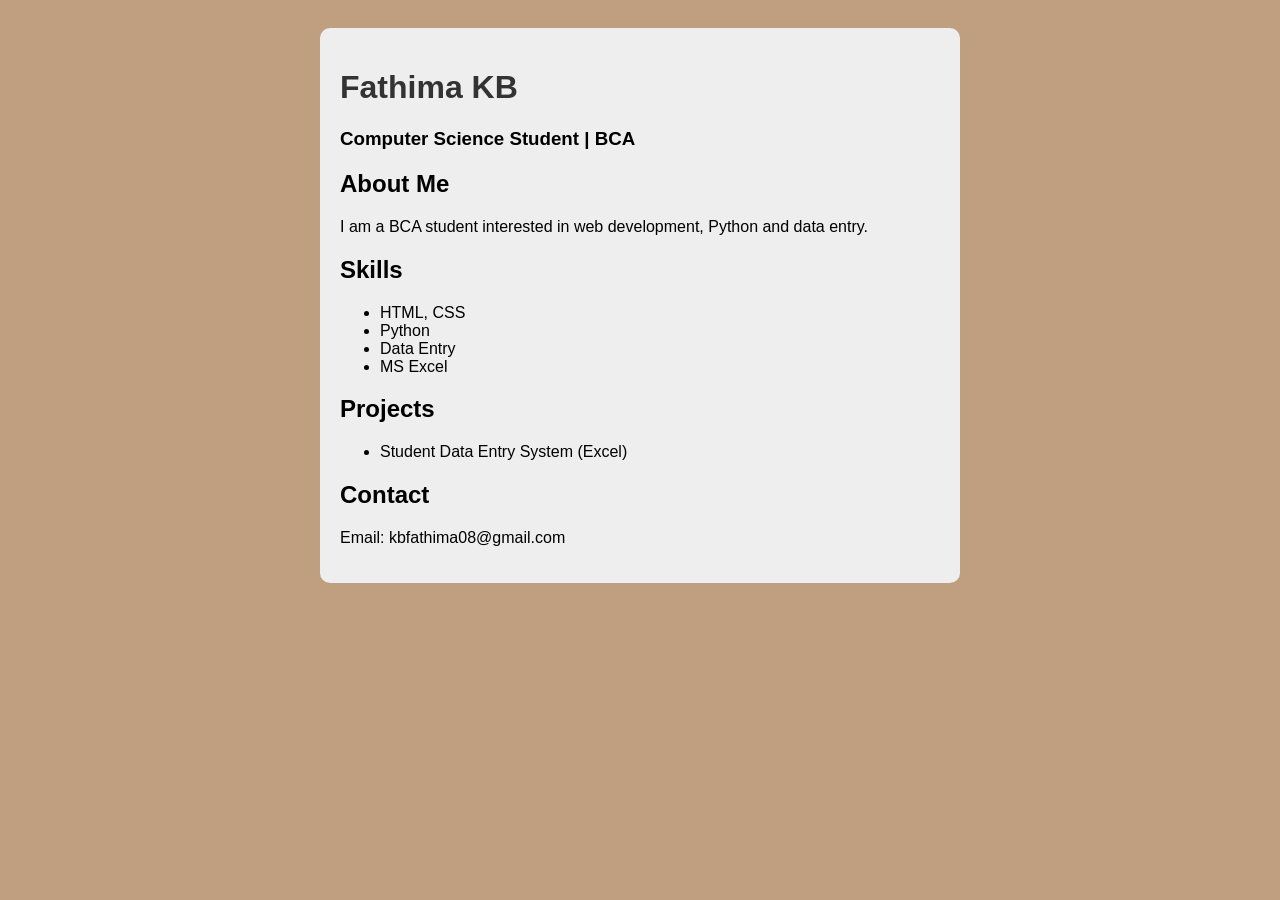
==== index.html @ 7644e629 "Update and rename portfolio.html to index.html" ====
<!DOCTYPE html>
<html>
<head>
    <title>Fathima | Portfolio</title>
    <link rel="stylesheet" href="style.css">
</head>
<body>
    <div class="container">
        <h1>Fathima KB</h1>
        <h3>Computer Science Student | BCA</h3>

        <h2>About Me</h2>
        <p>I am a BCA student interested in web development, Python and data entry.</p>

        <h2>Skills</h2>
        <ul>
            <li>HTML, CSS</li>
            <li>Python</li>
            <li>Data Entry</li>
            <li>MS Excel</li>
        </ul>

        <h2>Projects</h2>
        <ul>
            <li>Student Data Entry System (Excel)</li>
        </ul>

        <h2>Contact</h2>
        <p>Email: kbfathima08@gmail.com</p>
    </div>
</body>
</html>
---- style.css ----
body {
    font-family: Arial;
    background: #c09f80;
    padding: 20px;
}

.container {
    width: 90%;
    max-width: 600px;
    background: #eeeeee;
    padding: 20px;
    border-radius: 10px;
    margin: auto;
}

h1 {
    color: #333;
}
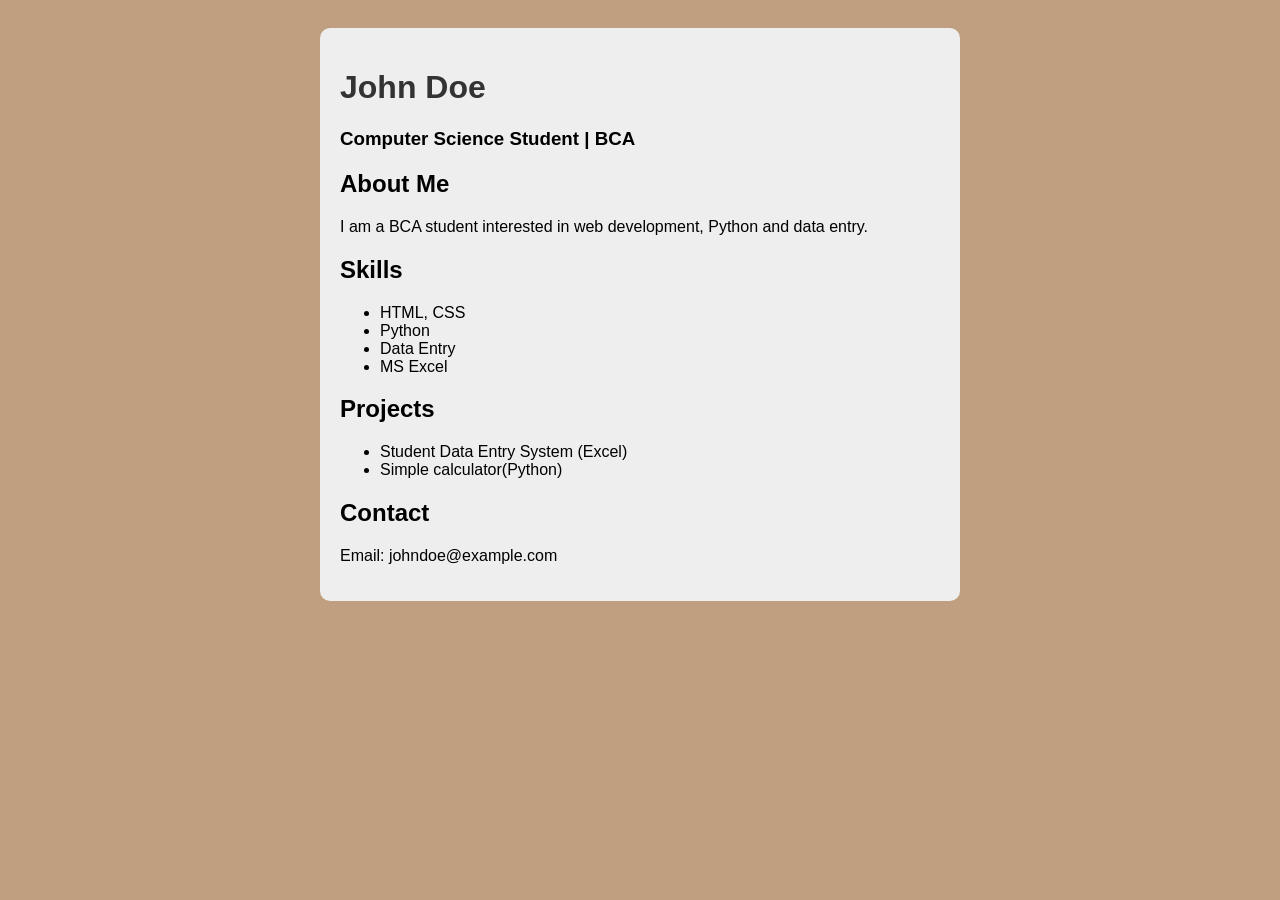
==== commit b6399ace: "Update index.html" ====
--- a/index.html
+++ b/index.html
@@ -1,12 +1,12 @@
 <!DOCTYPE html>
 <html>
 <head>
-    <title>Fathima | Portfolio</title>
+    <title>John Doe | Portfolio</title>
     <link rel="stylesheet" href="style.css">
 </head>
 <body>
     <div class="container">
-        <h1>Fathima KB</h1>
+        <h1>John Doe</h1>
         <h3>Computer Science Student | BCA</h3>
 
         <h2>About Me</h2>
@@ -23,10 +23,12 @@
         <h2>Projects</h2>
         <ul>
             <li>Student Data Entry System (Excel)</li>
+            <li>Simple calculator(Python)</li>
         </ul>
 
         <h2>Contact</h2>
-        <p>Email: kbfathima08@gmail.com</p>
+        <p>Email: johndoe@example.com</p>
     </div>
 </body>
 </html>
+
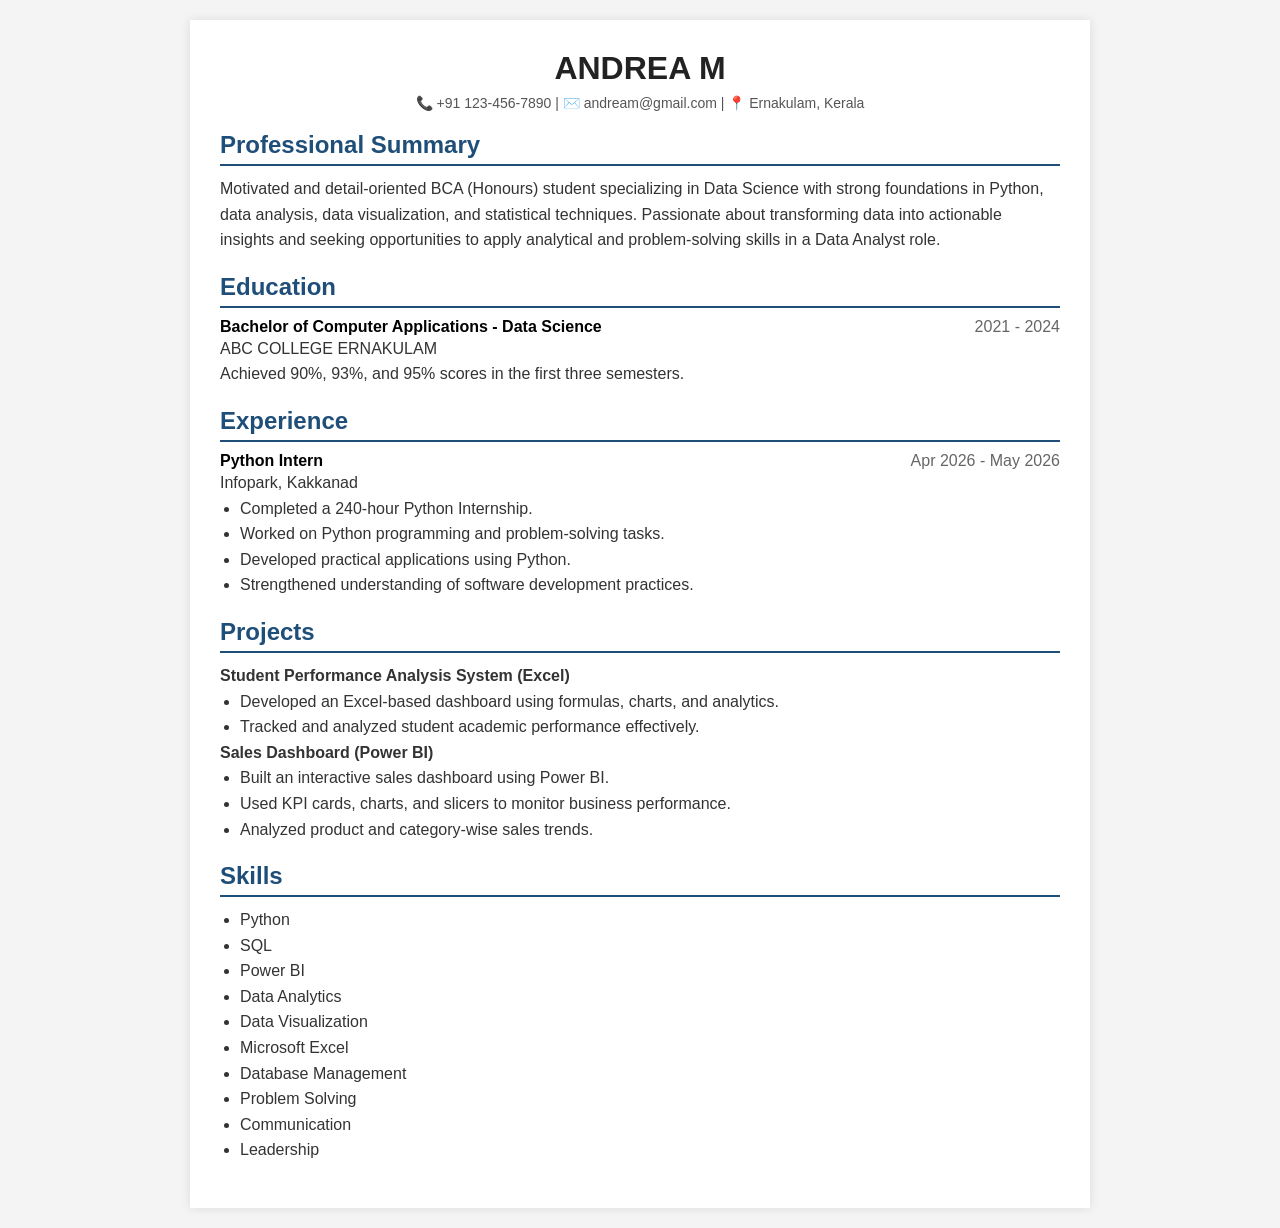
==== commit b69507bd: "Add files via upload" ====
--- a/index.html
+++ b/index.html
@@ -1,34 +1,174 @@
 <!DOCTYPE html>
-<html>
+<html lang="en">
 <head>
-    <title>John Doe | Portfolio</title>
-    <link rel="stylesheet" href="style.css">
+<meta charset="UTF-8">
+<meta name="viewport" content="width=device-width, initial-scale=1.0">
+<title>ANDREA M - Resume</title>
+
+<style>
+    *{
+        margin:0;
+        padding:0;
+        box-sizing:border-box;
+        font-family: Arial, sans-serif;
+    }
+
+    body{
+        background:#f4f4f4;
+        padding:20px;
+    }
+
+    .resume{
+        max-width:900px;
+        margin:auto;
+        background:#fff;
+        padding:30px;
+        box-shadow:0 0 10px rgba(0,0,0,0.1);
+    }
+
+    .header{
+        text-align:center;
+        margin-bottom:20px;
+    }
+
+    .header h1{
+        color:#222;
+        margin-bottom:8px;
+    }
+
+    .contact{
+        font-size:14px;
+        color:#555;
+    }
+
+    h2{
+        color:#1f4e79;
+        border-bottom:2px solid #1f4e79;
+        padding-bottom:5px;
+        margin-top:20px;
+        margin-bottom:10px;
+    }
+
+    p, li{
+        line-height:1.6;
+        color:#333;
+    }
+
+    ul{
+        padding-left:20px;
+    }
+
+    .section{
+        margin-bottom:15px;
+    }
+
+    .job-title{
+        font-weight:bold;
+    }
+
+    .date{
+        float:right;
+        color:#666;
+    }
+
+    .clearfix::after{
+        content:"";
+        display:block;
+        clear:both;
+    }
+</style>
 </head>
+
 <body>
-    <div class="container">
-        <h1>John Doe</h1>
-        <h3>Computer Science Student | BCA</h3>
 
-        <h2>About Me</h2>
-        <p>I am a BCA student interested in web development, Python and data entry.</p>
+<div class="resume">
 
-        <h2>Skills</h2>
+    <div class="header">
+        <h1>ANDREA M</h1>
+        <div class="contact">
+            📞 +91 123-456-7890 |
+            ✉️ andream@gmail.com |
+            📍 Ernakulam, Kerala
+        </div>
+    </div>
+
+    <div class="section">
+        <h2>Professional Summary</h2>
+        <p>
+            Motivated and detail-oriented BCA (Honours) student specializing in Data Science
+            with strong foundations in Python, data analysis, data visualization, and
+            statistical techniques. Passionate about transforming data into actionable insights
+            and seeking opportunities to apply analytical and problem-solving skills in a Data Analyst role.
+        </p>
+    </div>
+
+    <div class="section">
+        <h2>Education</h2>
+
+        <div class="clearfix">
+            <span class="job-title">Bachelor of Computer Applications - Data Science</span>
+            <span class="date">2021 - 2024</span>
+        </div>
+
+        <p>ABC COLLEGE ERNAKULAM</p>
+        <p>
+            Achieved 90%, 93%, and 95% scores in the first three semesters.
+        </p>
+    </div>
+
+    <div class="section">
+        <h2>Experience</h2>
+
+        <div class="clearfix">
+            <span class="job-title">Python Intern</span>
+            <span class="date">Apr 2026 - May 2026</span>
+        </div>
+
+        <p>Infopark, Kakkanad</p>
+
         <ul>
-            <li>HTML, CSS</li>
-            <li>Python</li>
-            <li>Data Entry</li>
-            <li>MS Excel</li>
+            <li>Completed a 240-hour Python Internship.</li>
+            <li>Worked on Python programming and problem-solving tasks.</li>
+            <li>Developed practical applications using Python.</li>
+            <li>Strengthened understanding of software development practices.</li>
+        </ul>
+    </div>
+
+    <div class="section">
+        <h2>Projects</h2>
+
+        <p><strong>Student Performance Analysis System (Excel)</strong></p>
+        <ul>
+            <li>Developed an Excel-based dashboard using formulas, charts, and analytics.</li>
+            <li>Tracked and analyzed student academic performance effectively.</li>
         </ul>
 
-        <h2>Projects</h2>
+        <p><strong>Sales Dashboard (Power BI)</strong></p>
         <ul>
-            <li>Student Data Entry System (Excel)</li>
-            <li>Simple calculator(Python)</li>
+            <li>Built an interactive sales dashboard using Power BI.</li>
+            <li>Used KPI cards, charts, and slicers to monitor business performance.</li>
+            <li>Analyzed product and category-wise sales trends.</li>
         </ul>
+    </div>
 
-        <h2>Contact</h2>
-        <p>Email: johndoe@example.com</p>
+    <div class="section">
+        <h2>Skills</h2>
+
+        <ul>
+            <li>Python</li>
+            <li>SQL</li>
+            <li>Power BI</li>
+            <li>Data Analytics</li>
+            <li>Data Visualization</li>
+            <li>Microsoft Excel</li>
+            <li>Database Management</li>
+            <li>Problem Solving</li>
+            <li>Communication</li>
+            <li>Leadership</li>
+        </ul>
     </div>
+
+</div>
+
 </body>
-</html>
-
+</html>
